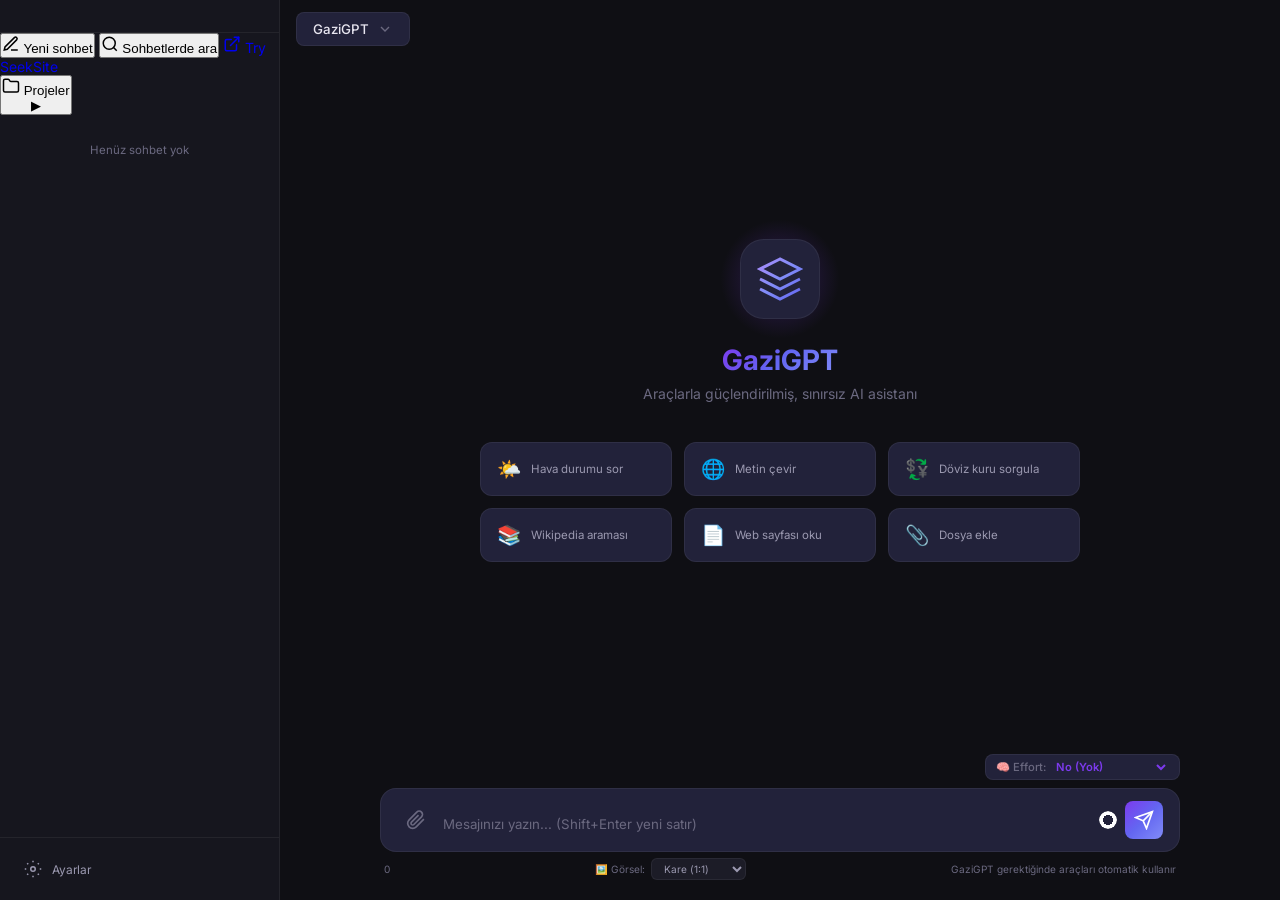
==== public/index.html @ 1f0e6a71 "Mevcut depoya eklenecek dosyalar" ====
<!DOCTYPE html>
<html lang="tr">
<head>
    <meta charset="UTF-8">
    <meta name="viewport" content="width=device-width, initial-scale=1.0">
    <meta name="description" content="GaziGPT - Ücretsiz ve sınırsız AI asistanı">
    <meta name="google-site-verification" content="mMZy1gUzIV4K1KM30ET89fOn_Jm7FUMcoQf4JbWqYYA" />
    <title>GaziGPT</title>
    <link rel="preconnect" href="https://fonts.googleapis.com">
    <link rel="preconnect" href="https://fonts.gstatic.com" crossorigin>
    <link href="https://fonts.googleapis.com/css2?family=Inter:wght@300;400;500;600;700&family=JetBrains+Mono:wght@400;500&display=swap" rel="stylesheet">
    <link rel="stylesheet" href="https://cdnjs.cloudflare.com/ajax/libs/highlight.js/11.9.0/styles/github-dark.min.css">
    <script src="https://cdnjs.cloudflare.com/ajax/libs/highlight.js/11.9.0/highlight.min.js"></script>
    <script src="https://cdnjs.cloudflare.com/ajax/libs/marked/12.0.0/marked.min.js"></script>
    <link rel="stylesheet" href="/static/css/style.css">
</head>
<body>
    <div class="app-container" id="appContainer">

        <!-- ===== SIDEBAR ===== -->
        <div class="sidebar-overlay" id="sidebarOverlay"></div>
        <aside class="sidebar" id="sidebar">
            <div class="sidebar-header">
                <button class="sidebar-close-btn" id="closeSidebar" title="Paneli Kapat">
                    <svg width="20" height="20" viewBox="0 0 24 24" fill="none" stroke="currentColor" stroke-width="2"><line x1="18" y1="6" x2="6" y2="18"/><line x1="6" y1="6" x2="18" y2="18"/></svg>
                </button>
            </div>

            <div class="sidebar-nav">
                <button class="nav-item new-chat-btn-nav" id="newChatBtn" title="Yeni Sohbet (Ctrl+N)">
                    <svg width="18" height="18" viewBox="0 0 24 24" fill="none" stroke="currentColor" stroke-width="2"><path d="M12 20h9"/><path d="M16.5 3.5a2.12 2.12 0 0 1 3 3L7 19l-4 1 1-4Z"/></svg>
                    <span>Yeni sohbet</span>
                </button>
                <button class="nav-item" id="navSearchChatsBtn">
                    <svg width="18" height="18" viewBox="0 0 24 24" fill="none" stroke="currentColor" stroke-width="2"><circle cx="11" cy="11" r="8"/><path d="m21 21-4.3-4.3"/></svg>
                    <span>Sohbetlerde ara</span>
                </button>
                <a class="nav-item" id="navSeekSiteBtn" href="https://github.com/Gazi-AI/SeekSite" target="_blank" style="text-decoration: none;">
                    <svg width="18" height="18" viewBox="0 0 24 24" fill="none" stroke="currentColor" stroke-width="2" stroke-linecap="round" stroke-linejoin="round"><path d="M18 13v6a2 2 0 0 1-2 2H5a2 2 0 0 1-2-2V8a2 2 0 0 1 2-2h6"/><polyline points="15 3 21 3 21 9"/><line x1="10" y1="14" x2="21" y2="3"/></svg>
                    <span>Try SeekSite</span>
                </a>
                <div class="nav-item-wrapper">
                    <button class="nav-item" id="navProjectsBtn">
                        <div class="nav-item-left">
                            <svg width="18" height="18" viewBox="0 0 24 24" fill="none" stroke="currentColor" stroke-width="2"><path d="M4 20h16a2 2 0 0 0 2-2V8a2 2 0 0 0-2-2h-7.93a2 2 0 0 1-1.66-.9l-.82-1.2A2 2 0 0 0 7.93 3H4a2 2 0 0 0-2 2v13a2 2 0 0 0 2 2Z"/></svg>
                            <span>Projeler</span>
                        </div>
                        <span class="expand-arrow" id="projectsArrow">▶</span>
                    </button>
                    <div class="projects-submenu" id="projectsSubmenu" style="display: none;"></div>
                </div>
            </div>

            <div class="sidebar-search" id="sidebarSearchContainer" style="display: none;">
                <div class="search-box">
                    <svg width="16" height="16" viewBox="0 0 24 24" fill="none" stroke="currentColor" stroke-width="2"><circle cx="11" cy="11" r="8"/><line x1="21" y1="21" x2="16.65" y2="16.65"/></svg>
                    <input type="text" id="searchChats" placeholder="Sohbet ara...">
                </div>
            </div>

            <div class="chat-list" id="chatList"></div>

            <div class="sidebar-footer">
                <button class="sidebar-footer-btn" id="settingsBtn" title="Ayarlar">
                    <svg width="18" height="18" viewBox="0 0 24 24" fill="none" stroke="currentColor" stroke-width="2"><circle cx="12" cy="12" r="3"/><path d="M12 1v2M12 21v2M4.22 4.22l1.42 1.42M18.36 18.36l1.42 1.42M1 12h2M21 12h2M4.22 19.78l1.42-1.42M18.36 5.64l1.42-1.42"/></svg>
                    <span>Ayarlar</span>
                </button>
            </div>
        </aside>

        <!-- ===== MAIN CONTENT ===== -->
        <!-- Main Content -->
        <main class="main-content">
            <div class="top-header">
                <button class="toggle-sidebar" id="toggleSidebar" title="Menüyü aç/kapat">
                    <svg width="20" height="20" viewBox="0 0 24 24" fill="none" stroke="currentColor" stroke-width="2"><line x1="3" y1="12" x2="21" y2="12"/><line x1="3" y1="6" x2="21" y2="6"/><line x1="3" y1="18" x2="21" y2="18"/></svg>
                </button>
                
                <div class="model-selector">
                    <button class="model-selector-btn" id="modelSelectorBtn">
                        <span id="currentModelName">GaziGPT</span>
                        <svg width="16" height="16" viewBox="0 0 24 24" fill="none" stroke="currentColor" stroke-width="2"><polyline points="6 9 12 15 18 9"></polyline></svg>
                    </button>
                    <div class="model-dropdown" id="modelDropdown">
                        <div class="model-option active" data-model="GaziGPT">
                            <div class="model-icon">⚡</div>
                            <div class="model-info">
                                <div class="model-title">GaziGPT</div>
                                <div class="model-desc">Günlük görevler için harika</div>
                            </div>
                            <div class="model-check"><svg viewBox="0 0 24 24" width="16" height="16" stroke="currentColor" stroke-width="2" fill="none"><polyline points="20 6 9 17 4 12"></polyline></svg></div>
                        </div>
                        <div class="model-option" data-model="GaziGPT Extended">
                            <div class="model-icon">✨</div>
                            <div class="model-info">
                                <div class="model-title">GaziGPT Extended</div>
                                <div class="model-desc">Akıllı hafıza ve yüksek zeka ile kusursuz uzun sohbetler</div>
                            </div>
                            <div class="model-check"></div>
                        </div>
                        <div class="model-option" data-model="GaziGPT Hyper">
                            <div class="model-icon">🚀</div>
                            <div class="model-info">
                                <div class="model-title">GaziGPT Hyper</div>
                                <div class="model-desc">En üst düzey yapay zeka performansı ve derin düşünme</div>
                            </div>
                            <div class="model-check"></div>
                        </div>
                    </div>
                </div>
            </div>

            <!-- Empty State -->
            <div class="empty-state" id="emptyState">
                <div class="empty-logo">
                    <div class="logo-glow"></div>
                    <div class="logo-icon">
                        <svg width="48" height="48" viewBox="0 0 24 24" fill="none" stroke="url(#logoGrad)" stroke-width="1.5">
                            <defs><linearGradient id="logoGrad" x1="0%" y1="0%" x2="100%" y2="100%"><stop offset="0%" style="stop-color:#a78bfa"/><stop offset="50%" style="stop-color:#818cf8"/><stop offset="100%" style="stop-color:#6366f1"/></linearGradient></defs>
                            <path d="M12 2L2 7l10 5 10-5-10-5zM2 17l10 5 10-5M2 12l10 5 10-5"/>
                        </svg>
                    </div>
                </div>
                <h1 class="empty-title">GaziGPT</h1>
                <p class="empty-subtitle">Araçlarla güçlendirilmiş, sınırsız AI asistanı</p>
                <div class="feature-cards">
                    <div class="feature-card" onclick="setQuickPrompt('Bugün İstanbul hava durumu nasıl?')">
                        <span class="feature-icon">🌤️</span>
                        <span class="feature-text">Hava durumu sor</span>
                    </div>
                    <div class="feature-card" onclick="setQuickPrompt('Hello World cümlesini İngilizce\'den Japonca\'ya çevir')">
                        <span class="feature-icon">🌐</span>
                        <span class="feature-text">Metin çevir</span>
                    </div>
                    <div class="feature-card" onclick="setQuickPrompt('1 USD kaç TRY?')">
                        <span class="feature-icon">💱</span>
                        <span class="feature-text">Döviz kuru sorgula</span>
                    </div>
                    <div class="feature-card" onclick="setQuickPrompt('Yapay zeka nedir? Wikipedia\'dan araştır')">
                        <span class="feature-icon">📚</span>
                        <span class="feature-text">Wikipedia araması</span>
                    </div>
                    <div class="feature-card" onclick="setQuickPrompt('https://example.com sayfasının içeriğini oku')">
                        <span class="feature-icon">📄</span>
                        <span class="feature-text">Web sayfası oku</span>
                    </div>
                    <div class="feature-card" onclick="document.getElementById('fileInput').click()">
                        <span class="feature-icon">📎</span>
                        <span class="feature-text">Dosya ekle</span>
                    </div>
                </div>
            </div>

            <!-- Chat Messages -->
            <div class="chat-messages" id="chatMessages" style="display:none;"></div>

            <!-- Projeler Dashboard -->
            <div class="projects-dashboard" id="projectsDashboard" style="display:none;">
                <div class="projects-dash-header">
                    <h2 class="projects-dash-title">Projeler</h2>
                    <div class="projects-dash-actions">
                        <div class="project-search-box">
                            <svg width="16" height="16" viewBox="0 0 24 24" fill="none" stroke="currentColor" stroke-width="2"><circle cx="11" cy="11" r="8"/><line x1="21" y1="21" x2="16.65" y2="16.65"/></svg>
                            <input type="text" id="searchProjectsInput" placeholder="Projelerde ara...">
                        </div>
                        <button class="new-project-btn" id="newProjectDashBtn">Yeni</button>
                    </div>
                </div>
                <div class="projects-dash-filters">
                    <button class="filter-tab active" data-filter="all">Tümü</button>
                    <button class="filter-tab" data-filter="mine">Senin oluşturdukların</button>
                    <button class="filter-tab" data-filter="shared">Seninle paylaşılanlar</button>
                </div>
                <div class="projects-dash-content" id="projectsDashContent">
                    <!-- Empty or populated dynamic layout -->
                </div>
            </div>

            <!-- Proje Çalışma Alanı (Workspace) -->
            <div class="project-workspace" id="projectWorkspace" style="display:none;">
                <div class="workspace-left">
                    <div class="file-explorer">
                        <div class="explorer-header">
                            <div class="explorer-title-row">
                                <span class="explorer-title" id="workspaceProjectName">Proje Adı</span>
                                <button class="close-workspace-btn" id="closeWorkspaceBtn" title="Projeden Çık">✕</button>
                            </div>
                            <div class="explorer-actions">
                                <span class="explorer-files-label">Dosyalar</span>
                            </div>
                        </div>
                        <div class="file-tree" id="projectFileTree">
                            <!-- Dynamic file nodes -->
                        </div>
                    </div>
                    <div class="project-chat-pane">
                        <div class="project-chat-messages" id="projectChatMessages"></div>
                        <div class="file-preview" id="projectFilePreview" style="display:none; padding: 8px 16px; background: var(--bg-secondary); border-top: 1px solid var(--border-color); align-items: center; gap: 10px;">
                            <div class="file-preview-image" id="projectFilePreviewImage" style="display:none;">
                                <img id="projectFilePreviewThumb" src="" alt="Önizleme" style="max-height: 30px; border-radius: 4px;">
                            </div>
                            <span class="file-preview-name" id="projectFilePreviewName" style="font-size: 0.8rem; color: var(--text-secondary);"></span>
                            <button class="file-preview-remove" id="projectFilePreviewRemove" title="Kaldır" style="background: none; border: none; color: var(--text-muted); cursor: pointer;">✕</button>
                        </div>
                        <div class="project-chat-input-area">
                            <button class="attach-btn" id="projectAttachBtn" title="Dosya ekle" style="width: 36px; height: 36px; display: flex; align-items: center; justify-content: center; background: none; border: none; color: var(--text-muted); cursor: pointer; border-radius: var(--radius-sm);">
                                <svg width="18" height="18" viewBox="0 0 24 24" fill="none" stroke="currentColor" stroke-width="2"><path d="M21.44 11.05l-9.19 9.19a6 6 0 0 1-8.49-8.49l9.19-9.19a4 4 0 0 1 5.66 5.66l-9.2 9.19a2 2 0 0 1-2.83-2.83l8.49-8.48"/></svg>
                            </button>
                            <textarea id="projectMessageInput" placeholder="Projeye talimat yazın... (Örn: Hakkında sayfası ekle)" rows="1"></textarea>
                            <button class="project-send-btn" id="projectSendBtn" title="Gönder">
                                <svg width="18" height="18" viewBox="0 0 24 24" fill="none" stroke="currentColor" stroke-width="2"><line x1="22" y1="2" x2="11" y2="13"/><polygon points="22 2 15 22 11 13 2 9 22 2"/></svg>
                            </button>
                        </div>
                    </div>
                </div>
                <div class="workspace-right">
                    <div class="workspace-right-header">
                        <div class="active-file-badge" id="activeFileBadge">index.html</div>
                        <div class="workspace-tabs">
                            <button class="workspace-tab active" id="tabCodeBtn" title="Kod Görünümü">
                                <svg width="16" height="16" viewBox="0 0 24 24" fill="none" stroke="currentColor" stroke-width="2"><polyline points="16 18 22 12 16 6"/><polyline points="8 6 2 12 8 18"/></svg>
                                <span>Kod</span>
                            </button>
                            <button class="workspace-tab" id="tabPreviewBtn" title="Önizleme">
                                <svg width="16" height="16" viewBox="0 0 24 24" fill="none" stroke="currentColor" stroke-width="2"><path d="M1 12s4-8 11-8 11 8 11 8-4 8-11 8-11-8-11-8z"/><circle cx="12" cy="12" r="3"/></svg>
                                <span>Önizleme</span>
                            </button>
                        </div>
                    </div>
                    <div class="workspace-viewer">
                        <div class="code-viewer-container" id="projectCodeContainer">
                            <pre><code class="language-html" id="projectCodeBlock"></code></pre>
                        </div>
                        <div class="preview-container" id="projectPreviewContainer" style="display:none;">
                            <iframe id="projectPreviewIframe" sandbox="allow-scripts allow-same-origin" title="Website Önizleme"></iframe>
                        </div>
                    </div>
                </div>
            </div>

            <!-- Input Area -->
            <div class="input-area" id="inputArea">
                <div class="input-container">
                    <div class="effort-wrapper">
                        <div class="effort-selector">
                            <span class="effort-label">🧠 Effort:</span>
                            <select id="effortSelect" class="effort-select" title="GaziGPT için diğer seçenekler kapalıdır.">
                                <option value="no">No (Yok)</option>
                                <option value="low" disabled title="Bu efor seviyesi diğer modellerde kullanılabilir.">Low (Hızlı)</option>
                                <option value="medium" disabled title="Bu efor seviyesi diğer modellerde kullanılabilir.">Medium (Dengeli)</option>
                                <option value="high" disabled title="Bu efor seviyesi diğer modellerde kullanılabilir.">High (Detaylı)</option>
                                <option value="xhigh" disabled title="Bu efor seviyesi diğer modellerde kullanılabilir.">XHigh (Derin)</option>
                            </select>
                        </div>
                    </div>
                    <div class="input-wrapper">
                        <button class="attach-btn" id="attachBtn" title="Dosya ekle">
                            <svg width="20" height="20" viewBox="0 0 24 24" fill="none" stroke="currentColor" stroke-width="2"><path d="M21.44 11.05l-9.19 9.19a6 6 0 0 1-8.49-8.49l9.19-9.19a4 4 0 0 1 5.66 5.66l-9.2 9.19a2 2 0 0 1-2.83-2.83l8.49-8.48"/></svg>
                        </button>
                        <textarea id="messageInput" placeholder="Mesajınızı yazın... (Shift+Enter yeni satır)" rows="1"></textarea>
                        <button class="context-meter" id="contextMeter" type="button" aria-label="Bağlam kullanımı" title="0/128000 token">
                            <span class="context-meter-fill"></span>
                        </button>
                        <button class="send-btn" id="sendBtn" title="Gönder">
                            <svg width="20" height="20" viewBox="0 0 24 24" fill="none" stroke="currentColor" stroke-width="2"><line x1="22" y1="2" x2="11" y2="13"/><polygon points="22 2 15 22 11 13 2 9 22 2"/></svg>
                        </button>
                        <button class="stop-btn" id="stopBtn" title="Yanıtı Durdur" style="display:none;">
                            <svg width="20" height="20" viewBox="0 0 24 24" fill="none" stroke="currentColor" stroke-width="2"><rect x="6" y="6" width="12" height="12" rx="2"/></svg>
                        </button>
                    </div>
                    <div class="file-preview" id="filePreview" style="display:none;">
                        <div class="file-preview-image" id="filePreviewImage" style="display:none;">
                            <img id="filePreviewThumb" src="" alt="Önizleme">
                        </div>
                        <span class="file-preview-name" id="filePreviewName"></span>
                        <button class="file-preview-remove" id="filePreviewRemove" title="Kaldır">✕</button>
                    </div>
                    <input type="file" id="fileInput" style="display:none" accept=".txt,.py,.js,.ts,.json,.csv,.html,.css,.md,.xml,.yaml,.yml,.ini,.cfg,.log,.sql,.sh,.bat,.c,.cpp,.h,.java,.rb,.php,.go,.rs,.swift,.kt,.png,.jpg,.jpeg,.gif,.webp">
                    <div class="input-footer">
                        <span class="char-count" id="charCount">0</span>
                        <div class="ratio-selector">
                            <span class="ratio-label">🖼️ Görsel:</span>
                            <select id="imageRatio" class="ratio-select">
                                <option value="1:1">Kare (1:1)</option>
                                <option value="4:3">Yatay (4:3)</option>
                                <option value="16:9">Geniş (16:9)</option>
                                <option value="3:4">Dikey (3:4)</option>
                                <option value="9:16">Uzun (9:16)</option>
                            </select>
                        </div>
                        <span class="input-hint">GaziGPT gerektiğinde araçları otomatik kullanır</span>
                    </div>
                </div>
            </div>
        </main>
    </div>

    <!-- Audio element for TTS -->
    <audio id="ttsAudio" style="display:none;"></audio>

    <!-- ===== MODAL: Silme Onayı ===== -->
    <div class="modal-overlay" id="deleteModal">
        <div class="modal-content">
            <div class="modal-icon">
                <svg width="32" height="32" viewBox="0 0 24 24" fill="none" stroke="#ef4444" stroke-width="2"><polyline points="3 6 5 6 21 6"/><path d="M19 6v14a2 2 0 0 1-2 2H7a2 2 0 0 1-2-2V6m3 0V4a2 2 0 0 1 2-2h4a2 2 0 0 1 2 2v2"/><line x1="10" y1="11" x2="10" y2="17"/><line x1="14" y1="11" x2="14" y2="17"/></svg>
            </div>
            <h3 class="modal-title">Sohbeti Sil</h3>
            <p class="modal-text">Bu sohbet kalıcı olarak silinecek. Devam etmek istiyor musun?</p>
            <div class="modal-actions">
                <button class="modal-btn modal-btn-cancel" id="cancelDelete">İptal</button>
                <button class="modal-btn modal-btn-delete" id="confirmDelete">Sil</button>
            </div>
        </div>
    </div>

    <!-- ===== MODAL: Proje Oluştur ===== -->
    <div class="modal-overlay" id="createProjectModal">
        <div class="modal-content">
            <div class="modal-header" style="display:flex; justify-content:space-between; align-items:center; width:100%; border-bottom:1px solid rgba(255,255,255,0.06); padding-bottom:12px; margin-bottom:16px;">
                <h3 class="modal-title" style="margin:0;">Proje oluştur</h3>
                <div style="display:flex; gap:10px; align-items:center;">
                    <svg width="18" height="18" viewBox="0 0 24 24" fill="none" stroke="currentColor" stroke-width="2" style="cursor:pointer; opacity:0.7;"><circle cx="12" cy="12" r="3"/><path d="M19.4 15a1.65 1.65 0 0 0 .33 1.82l.06.06a2 2 0 1 1-2.83 2.83l-.06-.06a1.65 1.65 0 0 0-1.82-.33 1.65 1.65 0 0 0-1 1.51V21a2 2 0 0 1-4 0v-.09A1.65 1.65 0 0 0 9 19.4a1.65 1.65 0 0 0-1.82.33l-.06.06a2 2 0 1 1-2.83-2.83l.06-.06a1.65 1.65 0 0 0 .33-1.82 1.65 1.65 0 0 0-1.51-1H3a2 2 0 0 1 0-4h.09A1.65 1.65 0 0 0 4.6 9a1.65 1.65 0 0 0-.33-1.82l-.06-.06a2 2 0 1 1 2.83-2.83l.06.06a1.65 1.65 0 0 0 1.82.33H9a1.65 1.65 0 0 0 1-1.51V3a2 2 0 0 1 4 0v.09a1.65 1.65 0 0 0 1 1.51 1.65 1.65 0 0 0 1.82-.33l.06-.06a2 2 0 1 1 2.83 2.83l-.06.06a1.65 1.65 0 0 0-.33 1.82V9a1.65 1.65 0 0 0 1.51 1H21a2 2 0 0 1 0 4h-.09a1.65 1.65 0 0 0-1.51 1z"/></svg>
                    <button class="modal-close" id="closeCreateProject" style="background:none; border:none; color:var(--text-secondary); cursor:pointer; font-size:1.2rem;">✕</button>
                </div>
            </div>
            <div class="settings-body" style="width:100%;">
                <div class="settings-group" style="margin-bottom:16px;">
                    <label class="settings-label" style="display:block; margin-bottom:8px; color:var(--text-secondary); font-size:0.9rem;">Proje ismi</label>
                    <div style="position:relative; width:100%;">
                        <span style="position:absolute; left:12px; top:50%; transform:translateY(-50%); font-size:1.1rem; opacity:0.6;">🥳</span>
                        <input type="text" id="newProjectNameInput" placeholder="Kopenhag Gezisi" style="width:100%; padding:10px 12px 10px 38px; background:rgba(255,255,255,0.03); border:1px solid rgba(255,255,255,0.1); border-radius:8px; color:#fff; font-size:0.95rem;">
                    </div>
                </div>
                <div style="background:rgba(255,255,255,0.02); border:1px solid rgba(255,255,255,0.04); border-radius:10px; padding:12px; margin-bottom:20px; display:flex; gap:12px; align-items:flex-start;">
                    <span style="font-size:1.2rem; opacity:0.8;">💡</span>
                    <p style="margin:0; font-size:0.82rem; color:var(--text-muted); line-height:1.4;">Projeler sohbetleri, dosyaları ve özel talimatları tek bir yerde tutar. Bunları devam eden işler için veya işleri düzene koymak için kullan.</p>
                </div>
                <div style="display:flex; justify-content:flex-end;">
                    <button class="new-project-btn" id="confirmCreateProjectBtn" style="padding:10px 20px; font-weight:500;">Proje oluştur</button>
                </div>
            </div>
        </div>
    </div>

    <!-- ===== MODAL: Ayarlar ===== -->
    <div class="modal-overlay" id="settingsModal">
        <div class="modal-content modal-large">
            <div class="modal-header">
                <h3 class="modal-title">⚙️ Ayarlar</h3>
                <button class="modal-close" id="closeSettings">
                    <svg width="20" height="20" viewBox="0 0 24 24" fill="none" stroke="currentColor" stroke-width="2"><line x1="18" y1="6" x2="6" y2="18"/><line x1="6" y1="6" x2="18" y2="18"/></svg>
                </button>
            </div>
            <div class="settings-body">
                <div class="settings-group">
                    <label class="settings-label">Yazı Boyutu: <span id="fontSizeValue">14</span>px</label>
                    <input type="range" id="settingsFontSize" class="settings-range" min="12" max="20" value="14">
                </div>
                <div class="settings-group settings-toggle-group">
                    <label class="settings-label">Enter ile Gönder</label>
                    <label class="toggle-switch">
                        <input type="checkbox" id="settingsEnterSend" checked>
                        <span class="toggle-slider"></span>
                    </label>
                </div>
                <div class="settings-group">
                    <label class="settings-label">Yaşasın Ses (TTS):</label>
                    <select id="settingsVoice" class="settings-select">
                        <option value="">Yükleniyor...</option>
                    </select>
                </div>
                <div class="settings-group">
                    <button class="settings-save-btn" id="saveSettingsBtn">Kaydet</button>
                </div>
                <div class="settings-group settings-danger-zone">
                    <label class="settings-label" style="color:var(--danger)">Tehlikeli Bölge</label>
                    <button class="settings-danger-btn" id="clearAllChatsBtn">Tüm Sohbetleri Sil</button>
                </div>
            </div>
        </div>
    </div>

    <script src="/static/js/app.js"></script>
</body>
</html>
---- static/css/style.css ----
/* ============================================
   GaziGPT - Premium Dark Theme CSS
   ============================================ */

:root {
    --bg-primary: #0f0f14;
    --bg-secondary: #16161e;
    --bg-tertiary: #1c1c27;
    --bg-surface: #22223a;
    --bg-hover: #2a2a45;
    --bg-active: #33335a;

    --text-primary: #e8e6f0;
    --text-secondary: #9b99b0;
    --text-muted: #6b6980;
    --text-accent: #a78bfa;

    --accent-primary: #7c3aed;
    --accent-secondary: #6366f1;
    --accent-glow: rgba(124, 58, 237, 0.3);
    --accent-gradient: linear-gradient(135deg, #7c3aed 0%, #6366f1 50%, #818cf8 100%);

    --border-color: rgba(255, 255, 255, 0.06);
    --border-hover: rgba(255, 255, 255, 0.12);

    --danger: #ef4444;
    --danger-hover: #dc2626;
    --success: #22c55e;

    --sidebar-width: 280px;
    --radius-sm: 8px;
    --radius-md: 12px;
    --radius-lg: 16px;
    --radius-xl: 20px;

    --shadow-sm: 0 2px 8px rgba(0,0,0,0.2);
    --shadow-md: 0 4px 24px rgba(0,0,0,0.3);
    --shadow-lg: 0 8px 48px rgba(0,0,0,0.4);
    --shadow-glow: 0 0 40px var(--accent-glow);

    --font-main: 'Inter', -apple-system, BlinkMacSystemFont, sans-serif;
    --font-mono: 'JetBrains Mono', 'Fira Code', monospace;
    --font-size-base: 14px;

    --transition-fast: 150ms ease;
    --transition-normal: 250ms ease;
    --transition-slow: 400ms cubic-bezier(0.16, 1, 0.3, 1);
}

*, *::before, *::after { margin: 0; padding: 0; box-sizing: border-box; }
html { font-size: var(--font-size-base); scroll-behavior: smooth; }
body {
    font-family: var(--font-main);
    background: var(--bg-primary);
    color: var(--text-primary);
    overflow: hidden;
    height: 100vh;
    -webkit-font-smoothing: antialiased;
}

::-webkit-scrollbar { width: 6px; }
::-webkit-scrollbar-track { background: transparent; }
::-webkit-scrollbar-thumb { background: var(--bg-hover); border-radius: 3px; }
::-webkit-scrollbar-thumb:hover { background: var(--text-muted); }

.app-container { display: flex; height: 100vh; overflow: hidden; }

/* ===== SIDEBAR ===== */
.sidebar {
    width: var(--sidebar-width);
    background: var(--bg-secondary);
    border-right: 1px solid var(--border-color);
    display: flex;
    flex-direction: column;
    transition: transform var(--transition-slow);
    z-index: 100;
    flex-shrink: 0;
}

.sidebar-header {
    padding: 16px; border-bottom: 1px solid var(--border-color);
    display: flex; align-items: center; gap: 8px;
}
.sidebar-header .new-chat-btn { flex: 1; }

.sidebar-close-btn {
    width: 36px; height: 36px;
    display: none; align-items: center; justify-content: center;
    background: var(--bg-hover); border: 1px solid var(--border-color);
    border-radius: var(--radius-sm);
    color: var(--text-secondary); cursor: pointer;
    transition: all var(--transition-fast); flex-shrink: 0;
}
.sidebar-close-btn:hover { background: var(--bg-active); color: var(--text-primary); }

.sidebar-overlay {
    display: none; position: fixed; inset: 0;
    background: rgba(0, 0, 0, 0.5);
    backdrop-filter: blur(4px);
    z-index: 99;
}

.new-chat-btn {
    width: 100%;
    display: flex;
    align-items: center;
    gap: 10px;
    padding: 12px 16px;
    background: var(--accent-gradient);
    color: white;
    border: none;
    border-radius: var(--radius-md);
    font-size: 0.9rem;
    font-weight: 600;
    cursor: pointer;
    transition: all var(--transition-normal);
    font-family: var(--font-main);
    box-shadow: var(--shadow-glow);
}
.new-chat-btn:hover { transform: translateY(-1px); box-shadow: 0 0 60px var(--accent-glow); }
.new-chat-btn:active { transform: translateY(0); }

.sidebar-search { padding: 12px 16px 8px; }
.search-box {
    display: flex; align-items: center; gap: 8px;
    padding: 8px 12px;
    background: var(--bg-tertiary);
    border: 1px solid var(--border-color);
    border-radius: var(--radius-sm);
    transition: border-color var(--transition-fast);
}
.search-box:focus-within { border-color: var(--accent-primary); }
.search-box svg { color: var(--text-muted); flex-shrink: 0; }
.search-box input {
    flex: 1; background: none; border: none; outline: none;
    color: var(--text-primary); font-family: var(--font-main); font-size: 0.85rem;
}
.search-box input::placeholder { color: var(--text-muted); }

.chat-list { flex: 1; overflow-y: auto; padding: 8px; }

.chat-item {
    display: flex; align-items: center;
    padding: 10px 12px; margin-bottom: 2px;
    border-radius: var(--radius-sm);
    cursor: pointer;
    transition: all var(--transition-fast);
}
.chat-item:hover { background: var(--bg-hover); }
.chat-item.active { background: var(--bg-active); border: 1px solid rgba(124, 58, 237, 0.2); }

.chat-item-icon {
    width: 32px; height: 32px; border-radius: 8px;
    background: var(--bg-surface);
    display: flex; align-items: center; justify-content: center;
    margin-right: 10px; flex-shrink: 0; font-size: 0.9rem;
}
.chat-item-info { flex: 1; min-width: 0; }
.chat-item-title {
    font-size: 0.85rem; font-weight: 500;
    white-space: nowrap; overflow: hidden; text-overflow: ellipsis;
    color: var(--text-primary);
}
.chat-item-date { font-size: 0.7rem; color: var(--text-muted); margin-top: 2px; }

.chat-item-delete {
    opacity: 0; width: 28px; height: 28px;
    display: flex; align-items: center; justify-content: center;
    border: none; background: none; color: var(--text-muted);
    cursor: pointer; border-radius: 6px;
    transition: all var(--transition-fast); flex-shrink: 0;
}
.chat-item:hover .chat-item-delete { opacity: 1; }
.chat-item-delete:hover { background: rgba(239, 68, 68, 0.15); color: var(--danger); }

.sidebar-footer {
    padding: 12px; border-top: 1px solid var(--border-color);
    display: flex; flex-direction: column; gap: 4px;
}
.sidebar-footer-btn {
    display: flex; align-items: center; gap: 10px;
    padding: 10px 12px; background: none; border: none;
    color: var(--text-secondary); font-family: var(--font-main);
    font-size: 0.85rem; cursor: pointer;
    border-radius: var(--radius-sm); transition: all var(--transition-fast);
}
.sidebar-footer-btn:hover { background: var(--bg-hover); color: var(--text-primary); }

/* ===== MAIN CONTENT ===== */
.main-content { flex: 1; display: flex; flex-direction: column; min-width: 0; position: relative; }

.top-header {
    display: flex; align-items: center; justify-content: space-between;
    padding: 12px 16px; position: sticky; top: 0;
    z-index: 50;
}

.toggle-sidebar {
    width: 36px; height: 36px;
    background: var(--bg-surface); border: 1px solid var(--border-color);
    border-radius: var(--radius-sm); display: none;
    align-items: center; justify-content: center;
    color: var(--text-secondary); cursor: pointer;
}
.toggle-sidebar:hover { background: var(--bg-hover); color: var(--text-primary); }

.model-selector { position: relative; }
.model-selector-btn {
    display: flex; align-items: center; gap: 8px;
    background: var(--bg-surface); border: 1px solid var(--border-color);
    border-radius: var(--radius-sm); padding: 8px 16px;
    color: var(--text-primary); font-family: var(--font-main);
    font-size: 0.95rem; font-weight: 500; cursor: pointer;
    transition: all var(--transition-fast);
}
.model-selector-btn:hover { background: var(--bg-hover); border-color: var(--text-muted); }
.model-selector-btn svg { color: var(--text-muted); }

.model-dropdown {
    position: absolute; top: calc(100% + 8px); left: 0;
    width: 280px; background: var(--bg-secondary);
    border: 1px solid var(--border-color); border-radius: var(--radius-md);
    box-shadow: var(--shadow-lg); opacity: 0; visibility: hidden;
    transform: translateY(-10px); transition: all 0.2s cubic-bezier(0.16, 1, 0.3, 1);
    z-index: 60; padding: 6px;
}
.model-dropdown.show { opacity: 1; visibility: visible; transform: translateY(0); }

.model-option {
    display: flex; align-items: center; gap: 12px;
    padding: 12px; border-radius: var(--radius-sm);
    cursor: pointer; transition: all var(--transition-fast);
    color: var(--text-secondary);
}
.model-option:hover { background: var(--bg-hover); color: var(--text-primary); }
.model-option.active { color: var(--text-primary); }

.model-icon {
    font-size: 1.2rem; flex-shrink: 0;
    width: 24px; text-align: center;
}
.model-info { flex: 1; }
.model-title { font-size: 0.95rem; font-weight: 500; margin-bottom: 2px; }
.model-desc { font-size: 0.75rem; color: var(--text-muted); }
.model-check {
    width: 20px; color: var(--text-primary);
    display: flex; align-items: center; justify-content: center;
}

/* ===== EMPTY STATE ===== */
.empty-state {
    flex: 1; display: flex; flex-direction: column;
    align-items: center; justify-content: center;
    padding: 40px 20px; text-align: center;
}
.empty-logo { position: relative; margin-bottom: 24px; }
.logo-glow {
    position: absolute; width: 120px; height: 120px;
    top: 50%; left: 50%; transform: translate(-50%, -50%);
    background: radial-gradient(circle, var(--accent-glow), transparent 70%);
    border-radius: 50%; animation: pulse-glow 3s ease-in-out infinite;
}
@keyframes pulse-glow {
    0%, 100% { opacity: 0.5; transform: translate(-50%, -50%) scale(1); }
    50% { opacity: 1; transform: translate(-50%, -50%) scale(1.2); }
}
.logo-icon {
    position: relative; width: 80px; height: 80px;
    display: flex; align-items: center; justify-content: center;
    background: var(--bg-surface); border: 1px solid var(--border-color);
    border-radius: 24px; animation: float 4s ease-in-out infinite;
}
@keyframes float {
    0%, 100% { transform: translateY(0); }
    50% { transform: translateY(-8px); }
}
.empty-title {
    font-size: 2rem; font-weight: 700;
    background: var(--accent-gradient);
    -webkit-background-clip: text; -webkit-text-fill-color: transparent;
    background-clip: text; margin-bottom: 8px;
}
.empty-subtitle { color: var(--text-muted); font-size: 1rem; margin-bottom: 40px; }

.feature-cards {
    display: grid; grid-template-columns: repeat(3, 1fr);
    gap: 12px; max-width: 600px; width: 100%;
}
.feature-card {
    display: flex; align-items: center; gap: 10px;
    padding: 14px 16px; background: var(--bg-surface);
    border: 1px solid var(--border-color);
    border-radius: var(--radius-md); cursor: pointer;
    transition: all var(--transition-normal);
}
.feature-card:hover {
    background: var(--bg-hover); border-color: var(--accent-primary);
    transform: translateY(-2px); box-shadow: var(--shadow-md);
}
.feature-icon { font-size: 1.4rem; }
.feature-text { font-size: 0.82rem; color: var(--text-secondary); text-align: left; }

/* ===== CHAT MESSAGES ===== */
.chat-messages { flex: 1; overflow-y: auto; padding: 20px 0; }

.message {
    padding: 20px 24px; max-width: 800px;
    margin: 0 auto; width: 100%;
    animation: messageIn 0.3s ease-out;
}
@keyframes messageIn {
    from { opacity: 0; transform: translateY(10px); }
    to { opacity: 1; transform: translateY(0); }
}
.message-user { margin-bottom: 4px; }
.message-assistant {
    background: var(--bg-secondary);
    border-radius: var(--radius-lg);
    margin-bottom: 12px;
    border: 1px solid var(--border-color);
}

.message-header { display: flex; align-items: center; gap: 10px; margin-bottom: 12px; }
.message-avatar {
    width: 30px; height: 30px; border-radius: 8px;
    display: flex; align-items: center; justify-content: center;
    font-size: 0.9rem; flex-shrink: 0;
}
.message-user .message-avatar { background: linear-gradient(135deg, #3b82f6, #1d4ed8); }
.message-assistant .message-avatar { background: var(--accent-gradient); }
.message-sender { font-weight: 600; font-size: 0.85rem; }
.message-time { font-size: 0.7rem; color: var(--text-muted); margin-left: auto; }

.message-body { font-size: 0.92rem; line-height: 1.7; color: var(--text-primary); }
.message-body p { margin-bottom: 12px; }
.message-body p:last-child { margin-bottom: 0; }
.message-body h1, .message-body h2, .message-body h3 { margin: 16px 0 8px; color: var(--text-accent); }
.message-body ul, .message-body ol { padding-left: 24px; margin-bottom: 12px; }
.message-body li { margin-bottom: 4px; }
.message-body a { color: var(--accent-primary); text-decoration: none; }
.message-body a:hover { text-decoration: underline; }
.message-body strong { color: #c4b5fd; }
.message-body code {
    font-family: var(--font-mono); font-size: 0.85em;
    background: var(--bg-tertiary); padding: 2px 6px;
    border-radius: 4px; color: #e879f9;
}
.message-body pre {
    margin: 12px 0; border-radius: var(--radius-sm);
    overflow: hidden; border: 1px solid var(--border-color);
}

details.thinking-box {
    margin: 12px 0;
    border: 1px solid var(--border-color);
    background: rgba(99, 102, 241, 0.05);
    border-radius: var(--radius-sm);
    padding: 0;
    overflow: hidden;
}
details.thinking-box summary.thinking-header {
    font-weight: 600;
    color: var(--text-secondary);
    padding: 10px 14px;
    cursor: pointer;
    display: flex;
    align-items: center;
    gap: 6px;
    background: rgba(0,0,0,0.15);
    user-select: none;
    font-size: 0.9rem;
    margin: 0;
}
details.thinking-box summary.thinking-header:hover {
    background: rgba(0,0,0,0.25);
}
details.thinking-box .thinking-content {
    padding: 12px 14px;
    font-size: 0.88rem;
    color: var(--text-muted);
    white-space: pre-wrap;
    line-height: 1.6;
    border-top: 1px solid var(--border-color);
}
details.thinking-box summary::marker {
    color: var(--accent-primary);
}

.message-body pre code {
    display: block; padding: 16px;
    background: var(--bg-primary) !important;
    overflow-x: auto; font-size: 0.82rem; line-height: 1.6;
}
.code-header {
    display: flex; align-items: center; justify-content: space-between;
    padding: 8px 16px; background: var(--bg-tertiary);
    border-bottom: 1px solid var(--border-color);
    font-size: 0.75rem; color: var(--text-muted);
}
.copy-btn {
    padding: 3px 10px; background: var(--bg-hover);
    border: 1px solid var(--border-color); border-radius: 4px;
    color: var(--text-secondary); cursor: pointer;
    font-size: 0.72rem; font-family: var(--font-main);
    transition: all var(--transition-fast);
}
.copy-btn:hover { background: var(--accent-primary); color: white; border-color: var(--accent-primary); }

.message-body img {
    max-width: 100%; border-radius: var(--radius-md);
    margin: 12px 0; border: 1px solid var(--border-color);
}

.message-actions {
    display: flex; align-items: center; gap: 8px;
    margin-top: 12px; padding-top: 12px;
    border-top: 1px solid rgba(255, 255, 255, 0.05);
}

.action-btn {
    display: flex; align-items: center; justify-content: center; gap: 4px;
    background: none; border: none; padding: 4px 8px;
    color: var(--text-muted); cursor: pointer; border-radius: 4px;
    font-size: 0.8rem; font-family: var(--font-main);
    transition: all var(--transition-fast);
}

.action-btn:hover {
    color: var(--text-primary);
    background: var(--bg-hover);
}

.action-btn svg { width: 16px; height: 16px; fill: none; stroke: currentColor; stroke-width: 2; }
.action-btn.active svg { fill: currentColor; }

/* ===== TYPING INDICATOR (message-style, assistant side) ===== */
.typing-message {
    padding: 20px 24px;
    max-width: 800px;
    margin: 0 auto;
    width: 100%;
    background: var(--bg-secondary);
    border-radius: var(--radius-lg);
    border: 1px solid var(--border-color);
    animation: messageIn 0.3s ease-out;
}
.typing-message .message-header {
    display: flex; align-items: center; gap: 10px; margin-bottom: 12px;
}
.typing-message .message-avatar {
    width: 30px; height: 30px; border-radius: 8px;
    display: flex; align-items: center; justify-content: center;
    background: var(--accent-gradient); font-size: 0.9rem;
}
.typing-dots {
    display: flex; align-items: center; gap: 5px; padding: 4px 0;
}
.typing-dot {
    width: 8px; height: 8px;
    background: var(--accent-primary);
    border-radius: 50%;
    animation: typingBounce 1.4s ease-in-out infinite;
}
.typing-dot:nth-child(2) { animation-delay: 0.2s; }
.typing-dot:nth-child(3) { animation-delay: 0.4s; }
@keyframes typingBounce {
    0%, 80%, 100% { transform: scale(0.6); opacity: 0.4; }
    40% { transform: scale(1); opacity: 1; }
}

/* ===== INPUT AREA ===== */
.input-area {
    padding: 12px 20px 20px;
    background: linear-gradient(to top, var(--bg-primary) 60%, transparent);
}

/* Stream cursor */
.stream-cursor {
    display: inline-block;
    color: var(--accent-primary);
    animation: blink 0.8s step-end infinite;
}
@keyframes blink {
    0%, 100% { opacity: 1; }
    50% { opacity: 0; }
}
@keyframes tool-spin {
    to { transform: rotate(360deg); }
}
@keyframes fadeIn {
    from { opacity: 0; transform: translateY(4px); }
    to { opacity: 1; transform: translateY(0); }
}

/* Generated image action buttons (both a and button) */
.generated-image-actions button {
    flex: 1;
    text-align: center;
    padding: 7px 12px;
    border-radius: 6px;
    font-size: 0.78rem;
    font-weight: 500;
    cursor: pointer;
    font-family: var(--font-main);
    transition: all var(--transition-fast);
}

.input-container { max-width: 800px; margin: 0 auto; }

.input-wrapper {
    display: flex; align-items: flex-end; gap: 8px;
    padding: 12px 16px;
    background: var(--bg-surface);
    border: 1px solid var(--border-color);
    border-radius: var(--radius-lg);
    transition: all var(--transition-normal);
}
.input-wrapper:focus-within {
    border-color: var(--accent-primary);
    box-shadow: 0 0 0 3px var(--accent-glow);
}
.input-wrapper textarea {
    flex: 1; background: none; border: none; outline: none; resize: none;
    color: var(--text-primary); font-family: var(--font-main);
    font-size: 0.95rem; line-height: 1.5; max-height: 200px; min-height: 24px;
}
.input-wrapper textarea::placeholder { color: var(--text-muted); }

.attach-btn {
    width: 38px; height: 38px;
    display: flex; align-items: center; justify-content: center;
    background: none; border: none;
    color: var(--text-muted); cursor: pointer;
    border-radius: var(--radius-sm); flex-shrink: 0;
    transition: all var(--transition-fast);
}
.attach-btn:hover { color: var(--text-primary); background: var(--bg-hover); }

.send-btn {
    width: 38px; height: 38px;
    display: flex; align-items: center; justify-content: center;
    background: var(--accent-gradient); border: none;
    border-radius: var(--radius-sm); color: white;
    cursor: pointer; flex-shrink: 0;
    transition: all var(--transition-normal);
}
.send-btn:hover { transform: scale(1.05); box-shadow: var(--shadow-glow); }
.send-btn:active { transform: scale(0.95); }
.send-btn:disabled { opacity: 0.4; cursor: not-allowed; transform: none; }

/* Stop / Cancel button */
.stop-btn {
    width: 38px; height: 38px;
    display: flex; align-items: center; justify-content: center;
    background: linear-gradient(135deg, #ef4444, #dc2626);
    border: none; border-radius: var(--radius-sm);
    color: white; cursor: pointer; flex-shrink: 0;
    transition: all var(--transition-normal);
    animation: stop-pulse 1.5s ease-in-out infinite;
}
.stop-btn:hover { transform: scale(1.08); box-shadow: 0 0 20px rgba(239, 68, 68, 0.4); }
.stop-btn:active { transform: scale(0.95); }
@keyframes stop-pulse {
    0%, 100% { box-shadow: 0 0 0 0 rgba(239, 68, 68, 0.4); }
    50% { box-shadow: 0 0 0 6px rgba(239, 68, 68, 0); }
}

.context-meter {
    --context-fill: 0%;
    --context-ring: 4px;
    position: relative;
    width: 18px;
    height: 18px;
    flex: 0 0 18px;
    align-self: center;
    border: none;
    border-radius: 50%;
    background: transparent;
    cursor: default;
    padding: 0;
    overflow: visible;
}
.context-meter::before {
    content: "";
    position: absolute;
    inset: 0;
    border-radius: 50%;
    background: conic-gradient(#050508 var(--context-fill), #ffffff 0);
    -webkit-mask: radial-gradient(
        farthest-side,
        transparent calc(100% - var(--context-ring)),
        #000 calc(100% - var(--context-ring))
    );
    mask: radial-gradient(
        farthest-side,
        transparent calc(100% - var(--context-ring)),
        #000 calc(100% - var(--context-ring))
    );
}
.context-meter-fill {
    display: none;
}
.context-meter::after {
    content: attr(data-tooltip);
    position: absolute;
    right: 0;
    bottom: 28px;
    max-width: 190px;
    white-space: nowrap;
    padding: 6px 8px;
    border-radius: 6px;
    background: #ffffff;
    color: #050508;
    font-size: 0.72rem;
    font-weight: 600;
    opacity: 0;
    pointer-events: none;
    transform: translateY(4px);
    transition: opacity var(--transition-fast), transform var(--transition-fast);
    box-shadow: var(--shadow-md);
    z-index: 20;
}
.context-meter:hover::after,
.context-meter:focus-visible::after {
    opacity: 1;
    transform: translateY(0);
}

/* File preview bar */
.file-preview {
    display: flex; align-items: center; gap: 8px;
    padding: 8px 14px; margin-top: 8px;
    background: rgba(124, 58, 237, 0.1);
    border: 1px solid rgba(124, 58, 237, 0.25);
    border-radius: var(--radius-sm);
    font-size: 0.82rem; color: var(--text-accent);
}
.file-preview-name { flex: 1; white-space: nowrap; overflow: hidden; text-overflow: ellipsis; }
.file-preview-remove {
    background: none; border: none; color: var(--text-muted);
    cursor: pointer; font-size: 1rem; padding: 2px 6px;
    border-radius: 4px; transition: all var(--transition-fast);
}
.file-preview-remove:hover { color: var(--danger); background: rgba(239,68,68,0.15); }

/* Görsel ek önizleme */
.file-preview-image {
    width: 40px; height: 40px;
    border-radius: 6px;
    overflow: hidden;
    flex-shrink: 0;
    border: 1px solid rgba(124, 58, 237, 0.3);
}
.file-preview-image img {
    width: 100%; height: 100%;
    object-fit: cover;
}

.input-footer {
    display: flex; align-items: center; justify-content: space-between;
    padding: 6px 4px 0; gap: 8px;
}
.char-count { font-size: 0.72rem; color: var(--text-muted); }
.input-hint { font-size: 0.72rem; color: var(--text-muted); }

/* Ratio selector */
.ratio-selector {
    display: flex; align-items: center; gap: 6px;
}
.ratio-label { font-size: 0.72rem; color: var(--text-muted); white-space: nowrap; }
.ratio-select {
    background: var(--bg-tertiary);
    border: 1px solid var(--border-color);
    border-radius: 6px;
    color: var(--text-secondary);
    font-family: var(--font-main);
    font-size: 0.72rem;
    padding: 3px 8px;
    outline: none;
    cursor: pointer;
    transition: border-color var(--transition-fast);
}
.ratio-select:focus { border-color: var(--accent-primary); }
.ratio-select option { background: var(--bg-secondary); color: var(--text-primary); }

/* Effort Selector */
.effort-wrapper {
    display: flex; justify-content: flex-end; margin-bottom: 8px;
}
.effort-selector {
    display: flex; align-items: center; gap: 6px;
    background: var(--bg-surface); padding: 4px 10px;
    border-radius: 8px; border: 1px solid var(--border-color);
}
.effort-label { font-size: 0.8rem; font-weight: 500; color: var(--text-muted); }
.effort-select {
    background: transparent;
    border: none;
    color: var(--accent-primary);
    font-family: var(--font-main);
    font-size: 0.8rem; font-weight: 600;
    outline: none; cursor: pointer;
}
.effort-select:disabled { color: var(--text-muted); cursor: not-allowed; }
.effort-select option { background: var(--bg-secondary); color: var(--text-primary); }

/* Generated Image Container */
.generated-image-container {
    background: #0a0a0f;
    border-radius: 12px;
    overflow: hidden;
    margin: 10px 0;
    border: 1px solid rgba(255,255,255,0.06);
    max-width: 420px;
}
.generated-image-container img {
    width: 100%;
    height: auto;
    display: block;
    border-radius: 0;
    margin: 0;
    border: none;
}
.generated-image-actions {
    display: flex;
    gap: 8px;
    padding: 8px;
    background: rgba(0,0,0,0.4);
}
.generated-image-actions a {
    flex: 1;
    text-align: center;
    padding: 7px 12px;
    border-radius: 6px;
    font-size: 0.78rem;
    font-weight: 500;
    text-decoration: none;
    transition: all var(--transition-fast);
}
.generated-image-actions .btn-fullscreen {
    background: var(--bg-hover);
    color: var(--text-primary);
    border: 1px solid var(--border-color);
}
.generated-image-actions .btn-fullscreen:hover {
    background: var(--bg-active);
}
.generated-image-actions .btn-download {
    background: var(--accent-gradient);
    color: white;
    border: none;
}
.generated-image-actions .btn-download:hover {
    box-shadow: var(--shadow-glow);
}

/* Image Generating Animation Box */
.image-generating-box {
    position: relative;
    background: #050508;
    border-radius: 12px;
    overflow: hidden;
    margin: 10px 0;
    max-width: 420px;
    aspect-ratio: 1 / 1;
    border: 1px solid rgba(99, 102, 241, 0.15);
    display: flex;
    align-items: center;
    justify-content: center;
}
.image-gen-shimmer {
    position: absolute;
    inset: 0;
    background: linear-gradient(
        -45deg,
        transparent 40%,
        rgba(99, 102, 241, 0.03) 45%,
        rgba(99, 102, 241, 0.06) 50%,
        rgba(99, 102, 241, 0.03) 55%,
        transparent 60%
    );
    background-size: 300% 300%;
    animation: shimmer-move 2.5s ease-in-out infinite;
}
@keyframes shimmer-move {
    0% { background-position: 100% 100%; }
    100% { background-position: 0% 0%; }
}
.image-gen-content {
    position: relative;
    z-index: 1;
    display: flex;
    flex-direction: column;
    align-items: center;
    gap: 4px;
}
.image-gen-spinner {
    width: 44px;
    height: 44px;
    border: 3px solid rgba(99, 102, 241, 0.15);
    border-top-color: rgb(99, 102, 241);
    border-radius: 50%;
    animation: tool-spin 1s linear infinite;
    margin-bottom: 16px;
}
.image-gen-text {
    color: #e0e0e0;
    font-size: 0.92rem;
    font-weight: 500;
    letter-spacing: 0.02em;
}
.image-gen-hint {
    color: rgba(255, 255, 255, 0.35);
    font-size: 0.76rem;
}

/* ===== MODALS ===== */
.modal-overlay {
    position: fixed; inset: 0;
    background: rgba(0, 0, 0, 0.6);
    backdrop-filter: blur(8px);
    display: none; align-items: center; justify-content: center;
    z-index: 1000;
}
.modal-overlay.show { display: flex; }

.modal-content {
    background: var(--bg-secondary);
    border: 1px solid var(--border-color);
    border-radius: var(--radius-xl);
    padding: 32px; max-width: 400px; width: 90%;
    text-align: center;
    animation: modalIn 0.3s cubic-bezier(0.16, 1, 0.3, 1);
    box-shadow: var(--shadow-lg);
}
.modal-large { max-width: 550px; text-align: left; }
@keyframes modalIn {
    from { opacity: 0; transform: scale(0.9) translateY(20px); }
    to { opacity: 1; transform: scale(1) translateY(0); }
}

.modal-icon {
    width: 60px; height: 60px; margin: 0 auto 16px;
    background: rgba(239, 68, 68, 0.1); border-radius: 50%;
    display: flex; align-items: center; justify-content: center;
}
.modal-header {
    display: flex; align-items: center; justify-content: space-between;
    margin-bottom: 24px; padding-bottom: 16px;
    border-bottom: 1px solid var(--border-color);
}
.modal-title { font-size: 1.1rem; font-weight: 600; }
.modal-close {
    width: 32px; height: 32px;
    display: flex; align-items: center; justify-content: center;
    background: none; border: none; color: var(--text-muted);
    cursor: pointer; border-radius: 6px; transition: all var(--transition-fast);
}
.modal-close:hover { background: var(--bg-hover); color: var(--text-primary); }
.modal-text { color: var(--text-secondary); font-size: 0.9rem; margin-bottom: 24px; line-height: 1.5; }
.modal-actions { display: flex; gap: 12px; justify-content: center; }
.modal-btn {
    padding: 10px 24px; border: none; border-radius: var(--radius-sm);
    font-family: var(--font-main); font-size: 0.9rem; font-weight: 500;
    cursor: pointer; transition: all var(--transition-fast);
}
.modal-btn-cancel { background: var(--bg-hover); color: var(--text-primary); }
.modal-btn-cancel:hover { background: var(--bg-active); }
.modal-btn-delete { background: var(--danger); color: white; }
.modal-btn-delete:hover { background: var(--danger-hover); transform: translateY(-1px); }

/* ===== SETTINGS ===== */
.settings-body { max-height: 55vh; overflow-y: auto; }
.settings-group { margin-bottom: 20px; }
.settings-label { display: block; font-size: 0.85rem; font-weight: 500; color: var(--text-secondary); margin-bottom: 8px; }
.settings-hint { display: block; font-size: 0.72rem; color: var(--text-muted); margin-top: 6px; }

.settings-select, .settings-textarea {
    width: 100%; padding: 10px 14px;
    background: var(--bg-tertiary);
    border: 1px solid var(--border-color);
    border-radius: var(--radius-sm);
    color: var(--text-primary); font-family: var(--font-main);
    font-size: 0.88rem; outline: none;
    transition: border-color var(--transition-fast);
}
.settings-select:focus, .settings-textarea:focus { border-color: var(--accent-primary); }
.settings-textarea { resize: vertical; min-height: 80px; }

.settings-range {
    width: 100%; -webkit-appearance: none; appearance: none;
    height: 6px; background: var(--bg-hover);
    border-radius: 3px; outline: none;
}
.settings-range::-webkit-slider-thumb {
    -webkit-appearance: none; appearance: none; width: 18px; height: 18px;
    background: var(--accent-primary); border-radius: 50%;
    cursor: pointer; transition: transform var(--transition-fast);
}
.settings-range::-webkit-slider-thumb:hover { transform: scale(1.2); }

.settings-toggle-group { display: flex; align-items: center; justify-content: space-between; }
.toggle-switch { position: relative; width: 44px; height: 24px; }
.toggle-switch input { opacity: 0; width: 0; height: 0; }
.toggle-slider {
    position: absolute; cursor: pointer; inset: 0;
    background: var(--bg-hover); border-radius: 24px;
    transition: all var(--transition-normal);
}
.toggle-slider::before {
    content: ''; position: absolute; width: 18px; height: 18px;
    left: 3px; bottom: 3px; background: white; border-radius: 50%;
    transition: all var(--transition-normal);
}
.toggle-switch input:checked + .toggle-slider { background: var(--accent-primary); }
.toggle-switch input:checked + .toggle-slider::before { transform: translateX(20px); }

.settings-save-btn {
    width: 100%; padding: 12px;
    background: var(--accent-gradient); color: white;
    border: none; border-radius: var(--radius-sm);
    font-family: var(--font-main); font-weight: 600; font-size: 0.9rem;
    cursor: pointer; transition: all var(--transition-normal);
}
.settings-save-btn:hover { box-shadow: var(--shadow-glow); transform: translateY(-1px); }

.settings-danger-zone {
    border-top: 1px solid rgba(239, 68, 68, 0.2);
    padding-top: 20px; margin-top: 8px;
}
.settings-danger-btn {
    width: 100%; padding: 10px;
    background: rgba(239, 68, 68, 0.1);
    border: 1px solid rgba(239, 68, 68, 0.3);
    border-radius: var(--radius-sm);
    color: var(--danger); font-family: var(--font-main);
    font-size: 0.85rem; cursor: pointer;
    transition: all var(--transition-fast);
}
.settings-danger-btn:hover { background: rgba(239, 68, 68, 0.2); }

/* ===== TOAST ===== */
.toast-container {
    position: fixed; bottom: 24px; right: 24px; z-index: 2000;
    display: flex; flex-direction: column; gap: 8px;
}
.toast {
    padding: 12px 20px; background: var(--bg-surface);
    border: 1px solid var(--border-color); border-radius: var(--radius-sm);
    color: var(--text-primary); font-size: 0.85rem;
    box-shadow: var(--shadow-md); animation: toastIn 0.3s ease;
    display: flex; align-items: center; gap: 8px;
}
.toast.success { border-left: 3px solid var(--success); }
.toast.error { border-left: 3px solid var(--danger); }
@keyframes toastIn {
    from { opacity: 0; transform: translateX(20px); }
    to { opacity: 1; transform: translateX(0); }
}

/* ===== RESPONSIVE ===== */
@media (max-width: 768px) {
    .sidebar { position: fixed; left: 0; top: 0; bottom: 0; transform: translateX(-100%); }
    .sidebar.open { transform: translateX(0); box-shadow: var(--shadow-lg); }
    .sidebar.open ~ .main-content .toggle-sidebar { display: none; }
    .sidebar-close-btn { display: flex; }
    .sidebar-overlay.open { display: block; }
    .toggle-sidebar { display: flex; }
    .feature-cards { grid-template-columns: repeat(2, 1fr); }
}
@media (max-width: 480px) {
    .feature-cards { grid-template-columns: 1fr; }
    .empty-title { font-size: 1.6rem; }
    .message { padding: 16px; }
}
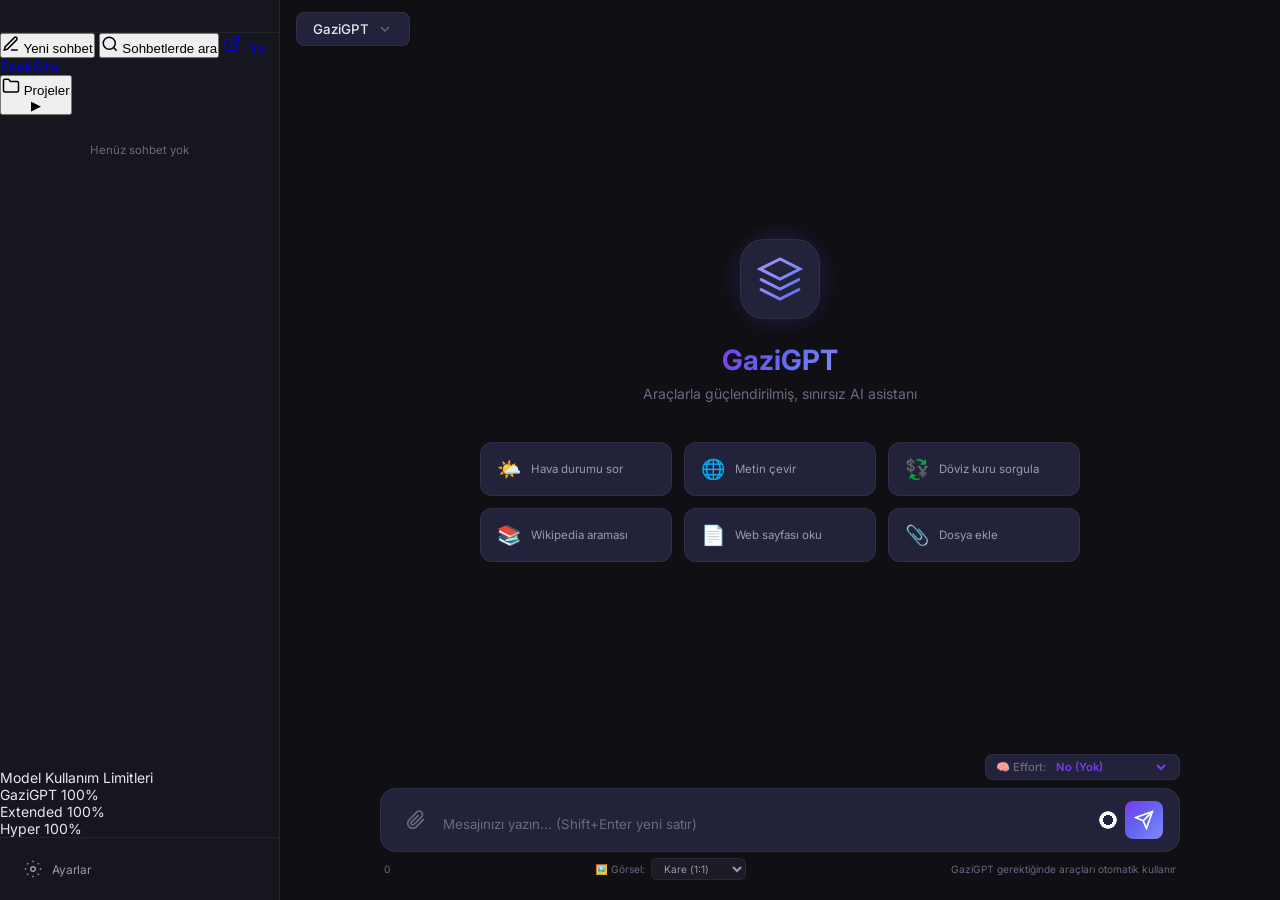
==== commit 45c8b141: "GaziGPT yerel dosyaları eklendi" ====
--- a/public/index.html
+++ b/public/index.html
@@ -60,6 +60,37 @@
 
             <div class="chat-list" id="chatList"></div>
 
+            <div class="sidebar-limits" id="sidebarLimits">
+                <div class="limit-title">Model Kullanım Limitleri</div>
+                <div class="limit-item" id="limitGazi" data-tooltip="Limitler dolu">
+                    <div class="limit-info-row">
+                        <span class="limit-name">GaziGPT</span>
+                        <span class="limit-percentage" id="pctGazi">100%</span>
+                    </div>
+                    <div class="limit-progress-bg">
+                        <div class="limit-progress-bar" id="barGazi" style="width: 100%;"></div>
+                    </div>
+                </div>
+                <div class="limit-item" id="limitExtended" data-tooltip="Limitler dolu">
+                    <div class="limit-info-row">
+                        <span class="limit-name">Extended</span>
+                        <span class="limit-percentage" id="pctExtended">100%</span>
+                    </div>
+                    <div class="limit-progress-bg">
+                        <div class="limit-progress-bar" id="barExtended" style="width: 100%;"></div>
+                    </div>
+                </div>
+                <div class="limit-item" id="limitHyper" data-tooltip="Limitler dolu">
+                    <div class="limit-info-row">
+                        <span class="limit-name">Hyper</span>
+                        <span class="limit-percentage" id="pctHyper">100%</span>
+                    </div>
+                    <div class="limit-progress-bg">
+                        <div class="limit-progress-bar" id="barHyper" style="width: 100%;"></div>
+                    </div>
+                </div>
+            </div>
+
             <div class="sidebar-footer">
                 <button class="sidebar-footer-btn" id="settingsBtn" title="Ayarlar">
                     <svg width="18" height="18" viewBox="0 0 24 24" fill="none" stroke="currentColor" stroke-width="2"><circle cx="12" cy="12" r="3"/><path d="M12 1v2M12 21v2M4.22 4.22l1.42 1.42M18.36 18.36l1.42 1.42M1 12h2M21 12h2M4.22 19.78l1.42-1.42M18.36 5.64l1.42-1.42"/></svg>
